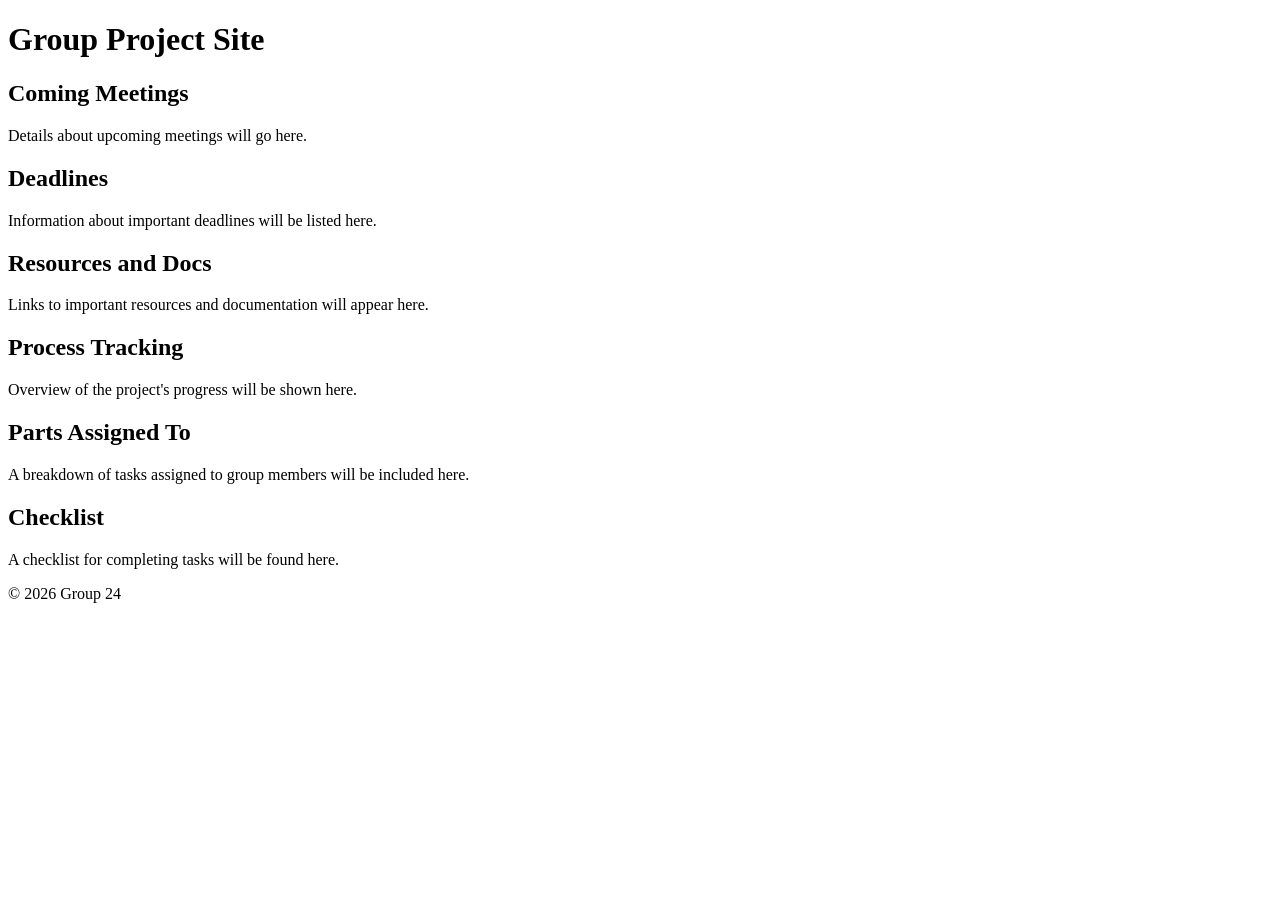
==== docs/index.html @ 2d3dacd7 "Add GitHub Pages site in docs folder" ====
<!DOCTYPE html>
<html lang="en">
<head>
    <meta charset="UTF-8">
    <meta name="viewport" content="width=device-width, initial-scale=1.0">
    <link rel="stylesheet" href="styles.css">
    <title>Group Project Site</title>
</head>
<body>
    <header>
        <h1>Group Project Site</h1>
    </header>
    <main>
        <section id="coming-meetings">
            <h2>Coming Meetings</h2>
            <p>Details about upcoming meetings will go here.</p>
        </section>
        <section id="deadlines">
            <h2>Deadlines</h2>
            <p>Information about important deadlines will be listed here.</p>
        </section>
        <section id="resources-docs">
            <h2>Resources and Docs</h2>
            <p>Links to important resources and documentation will appear here.</p>
        </section>
        <section id="process-tracking">
            <h2>Process Tracking</h2>
            <p>Overview of the project's progress will be shown here.</p>
        </section>
        <section id="parts-assigned-to">
            <h2>Parts Assigned To</h2>
            <p>A breakdown of tasks assigned to group members will be included here.</p>
        </section>
        <section id="checklist">
            <h2>Checklist</h2>
            <p>A checklist for completing tasks will be found here.</p>
        </section>
    </main>
    <footer>
        <p>&copy; 2026 Group 24</p>
    </footer>
</body>
</html>
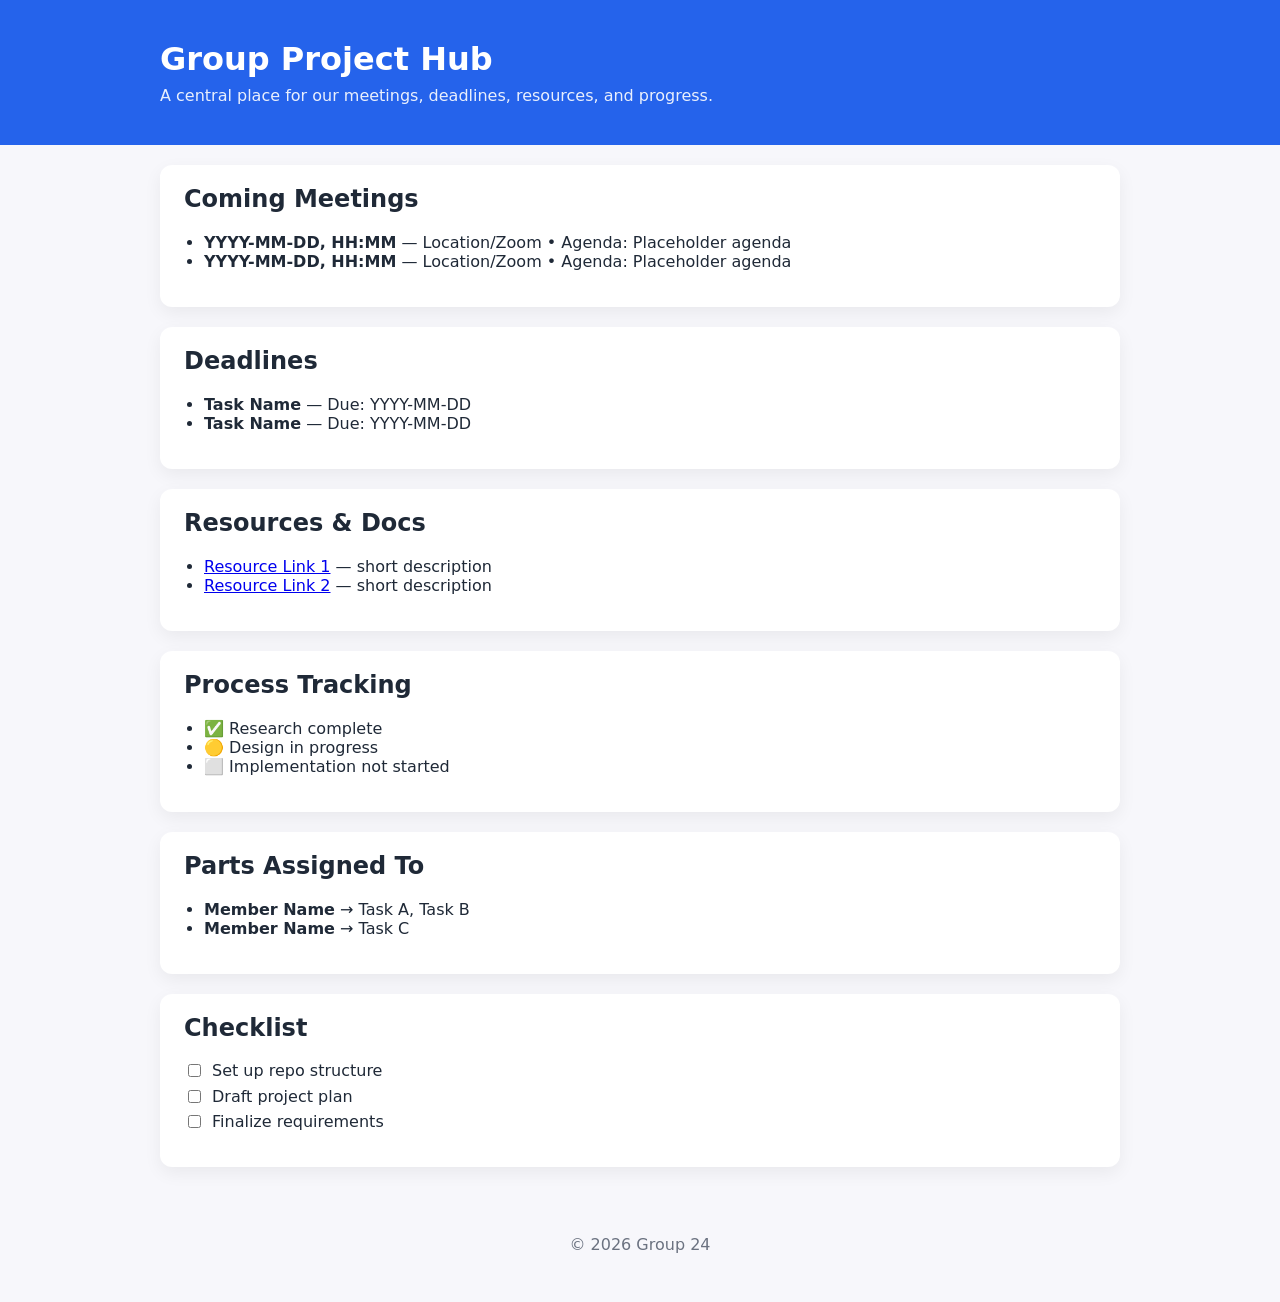
==== commit b1b7f338: "Add GitHub Pages site in docs folder" ====
--- a/docs/index.html
+++ b/docs/index.html
@@ -1,43 +1,75 @@
 <!DOCTYPE html>
 <html lang="en">
 <head>
-    <meta charset="UTF-8">
-    <meta name="viewport" content="width=device-width, initial-scale=1.0">
-    <link rel="stylesheet" href="styles.css">
-    <title>Group Project Site</title>
+  <meta charset="UTF-8" />
+  <meta name="viewport" content="width=device-width, initial-scale=1.0"/>
+  <title>Group Project Hub</title>
+  <link rel="stylesheet" href="styles.css" />
 </head>
 <body>
-    <header>
-        <h1>Group Project Site</h1>
-    </header>
-    <main>
-        <section id="coming-meetings">
-            <h2>Coming Meetings</h2>
-            <p>Details about upcoming meetings will go here.</p>
-        </section>
-        <section id="deadlines">
-            <h2>Deadlines</h2>
-            <p>Information about important deadlines will be listed here.</p>
-        </section>
-        <section id="resources-docs">
-            <h2>Resources and Docs</h2>
-            <p>Links to important resources and documentation will appear here.</p>
-        </section>
-        <section id="process-tracking">
-            <h2>Process Tracking</h2>
-            <p>Overview of the project's progress will be shown here.</p>
-        </section>
-        <section id="parts-assigned-to">
-            <h2>Parts Assigned To</h2>
-            <p>A breakdown of tasks assigned to group members will be included here.</p>
-        </section>
-        <section id="checklist">
-            <h2>Checklist</h2>
-            <p>A checklist for completing tasks will be found here.</p>
-        </section>
-    </main>
-    <footer>
-        <p>&copy; 2026 Group 24</p>
-    </footer>
+  <header class="site-header">
+    <div class="container">
+      <h1>Group Project Hub</h1>
+      <p class="subtitle">A central place for our meetings, deadlines, resources, and progress.</p>
+    </div>
+  </header>
+
+  <main class="container">
+    <section id="coming-meetings" class="card">
+      <h2>Coming Meetings</h2>
+      <ul>
+        <li><strong>YYYY-MM-DD, HH:MM</strong> — Location/Zoom • Agenda: Placeholder agenda</li>
+        <li><strong>YYYY-MM-DD, HH:MM</strong> — Location/Zoom • Agenda: Placeholder agenda</li>
+      </ul>
+    </section>
+
+    <section id="deadlines" class="card">
+      <h2>Deadlines</h2>
+      <ul>
+        <li><strong>Task Name</strong> — Due: YYYY-MM-DD</li>
+        <li><strong>Task Name</strong> — Due: YYYY-MM-DD</li>
+      </ul>
+    </section>
+
+    <section id="resources-docs" class="card">
+      <h2>Resources & Docs</h2>
+      <ul>
+        <li><a href="#" target="_blank">Resource Link 1</a> — short description</li>
+        <li><a href="#" target="_blank">Resource Link 2</a> — short description</li>
+      </ul>
+    </section>
+
+    <section id="process-tracking" class="card">
+      <h2>Process Tracking</h2>
+      <ul>
+        <li>✅ Research complete</li>
+        <li>🟡 Design in progress</li>
+        <li>⬜ Implementation not started</li>
+      </ul>
+    </section>
+
+    <section id="parts-assigned-to" class="card">
+      <h2>Parts Assigned To</h2>
+      <ul>
+        <li><strong>Member Name</strong> → Task A, Task B</li>
+        <li><strong>Member Name</strong> → Task C</li>
+      </ul>
+    </section>
+
+    <section id="checklist" class="card">
+      <h2>Checklist</h2>
+      <ul class="checklist">
+        <li><input type="checkbox" /> Set up repo structure</li>
+        <li><input type="checkbox" /> Draft project plan</li>
+        <li><input type="checkbox" /> Finalize requirements</li>
+      </ul>
+    </section>
+  </main>
+
+  <footer class="site-footer">
+    <div class="container">
+      <p>© 2026 Group 24</p>
+    </div>
+  </footer>
 </body>
-</html>+</html>
--- a/docs/styles.css
+++ b/docs/styles.css
@@ -0,0 +1,60 @@
+:root {
+  --bg: #f7f7fb;
+  --card: #ffffff;
+  --text: #1f2937;
+  --accent: #2563eb;
+  --muted: #6b7280;
+}
+
+* { box-sizing: border-box; }
+
+body {
+  margin: 0;
+  font-family: system-ui, -apple-system, Segoe UI, Roboto, Helvetica, Arial, sans-serif;
+  background: var(--bg);
+  color: var(--text);
+}
+
+.container {
+  width: min(960px, 92%);
+  margin: 0 auto;
+}
+
+.site-header {
+  background: var(--accent);
+  color: white;
+  padding: 2.5rem 0;
+}
+
+.site-header h1 { margin: 0 0 0.5rem; }
+.subtitle { margin: 0; opacity: 0.9; }
+
+.card {
+  background: var(--card);
+  border-radius: 12px;
+  padding: 1.25rem 1.5rem;
+  margin: 1.25rem 0;
+  box-shadow: 0 6px 18px rgba(0,0,0,0.06);
+}
+
+h2 { margin-top: 0; }
+
+ul { padding-left: 1.25rem; }
+
+.checklist {
+  list-style: none;
+  padding-left: 0;
+}
+
+.checklist li {
+  display: flex;
+  align-items: center;
+  gap: 0.5rem;
+  margin: 0.4rem 0;
+}
+
+.site-footer {
+  text-align: center;
+  color: var(--muted);
+  padding: 2rem 0;
+}
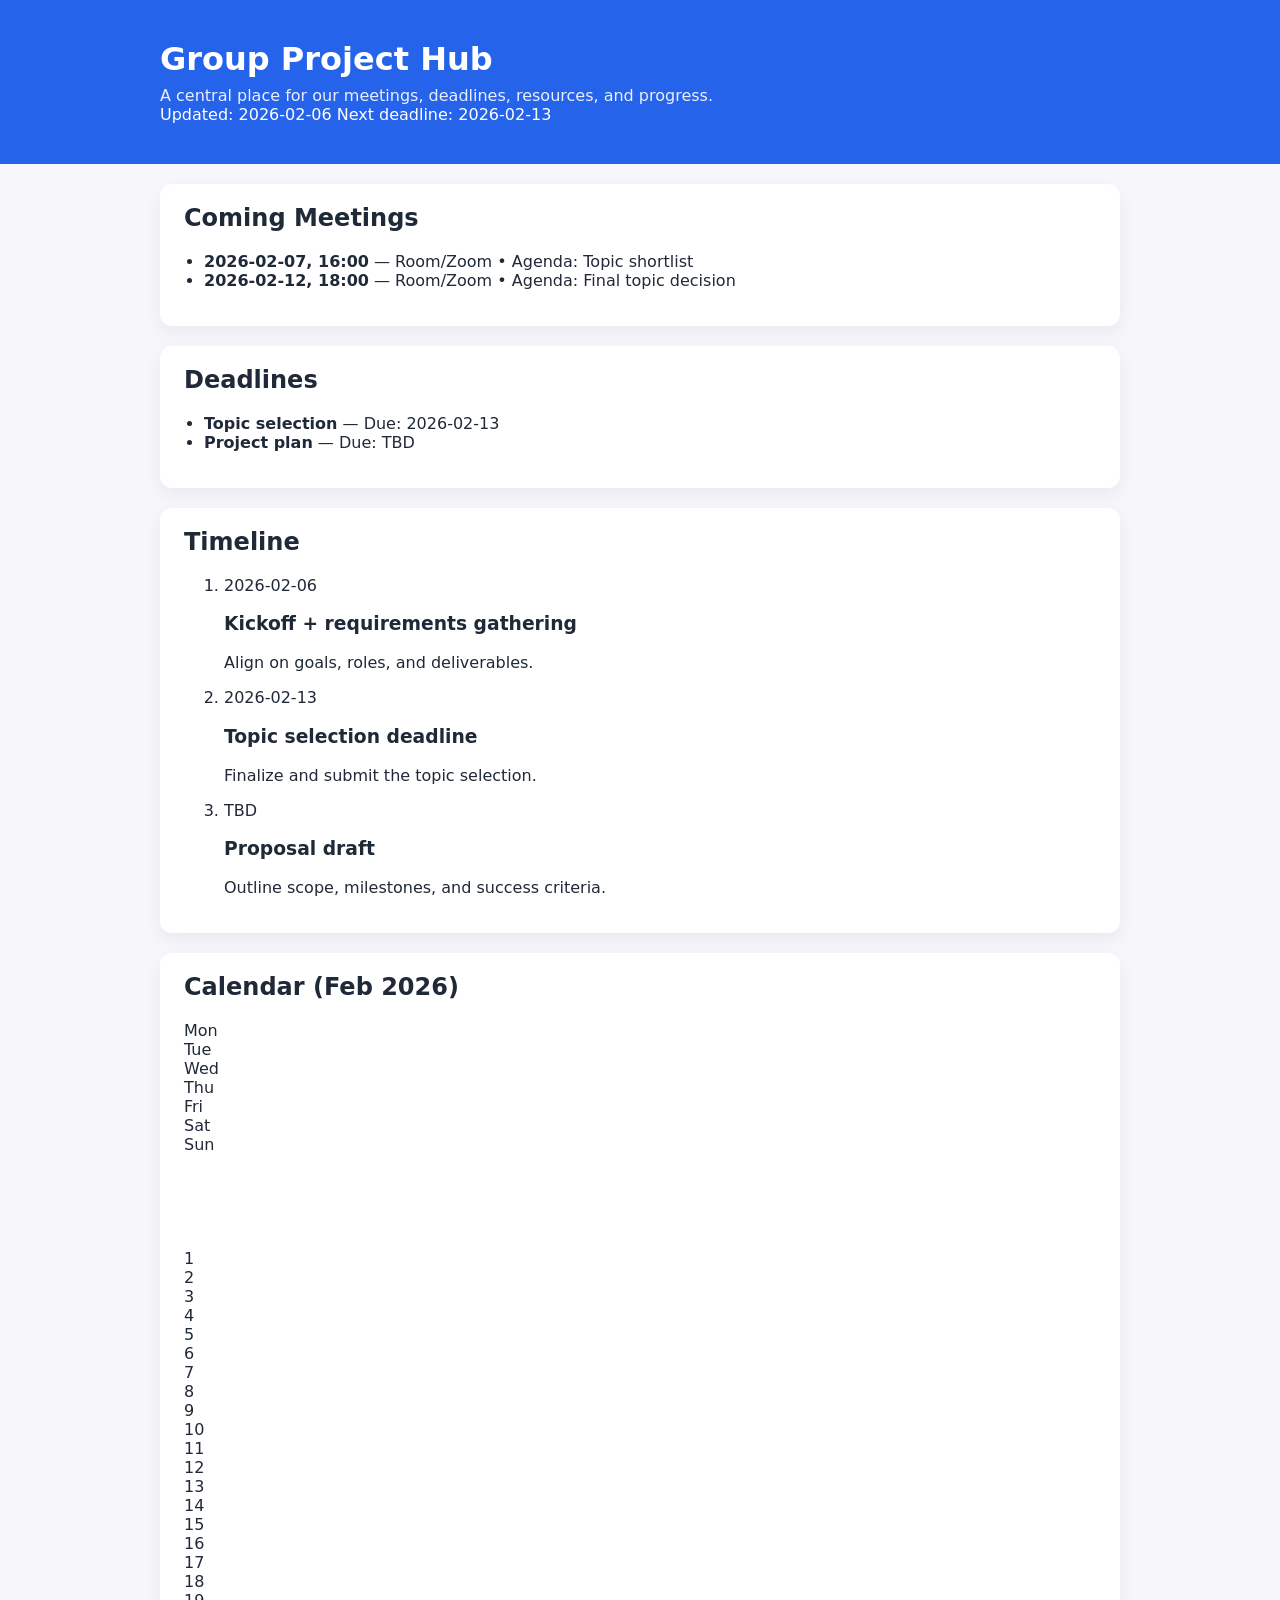
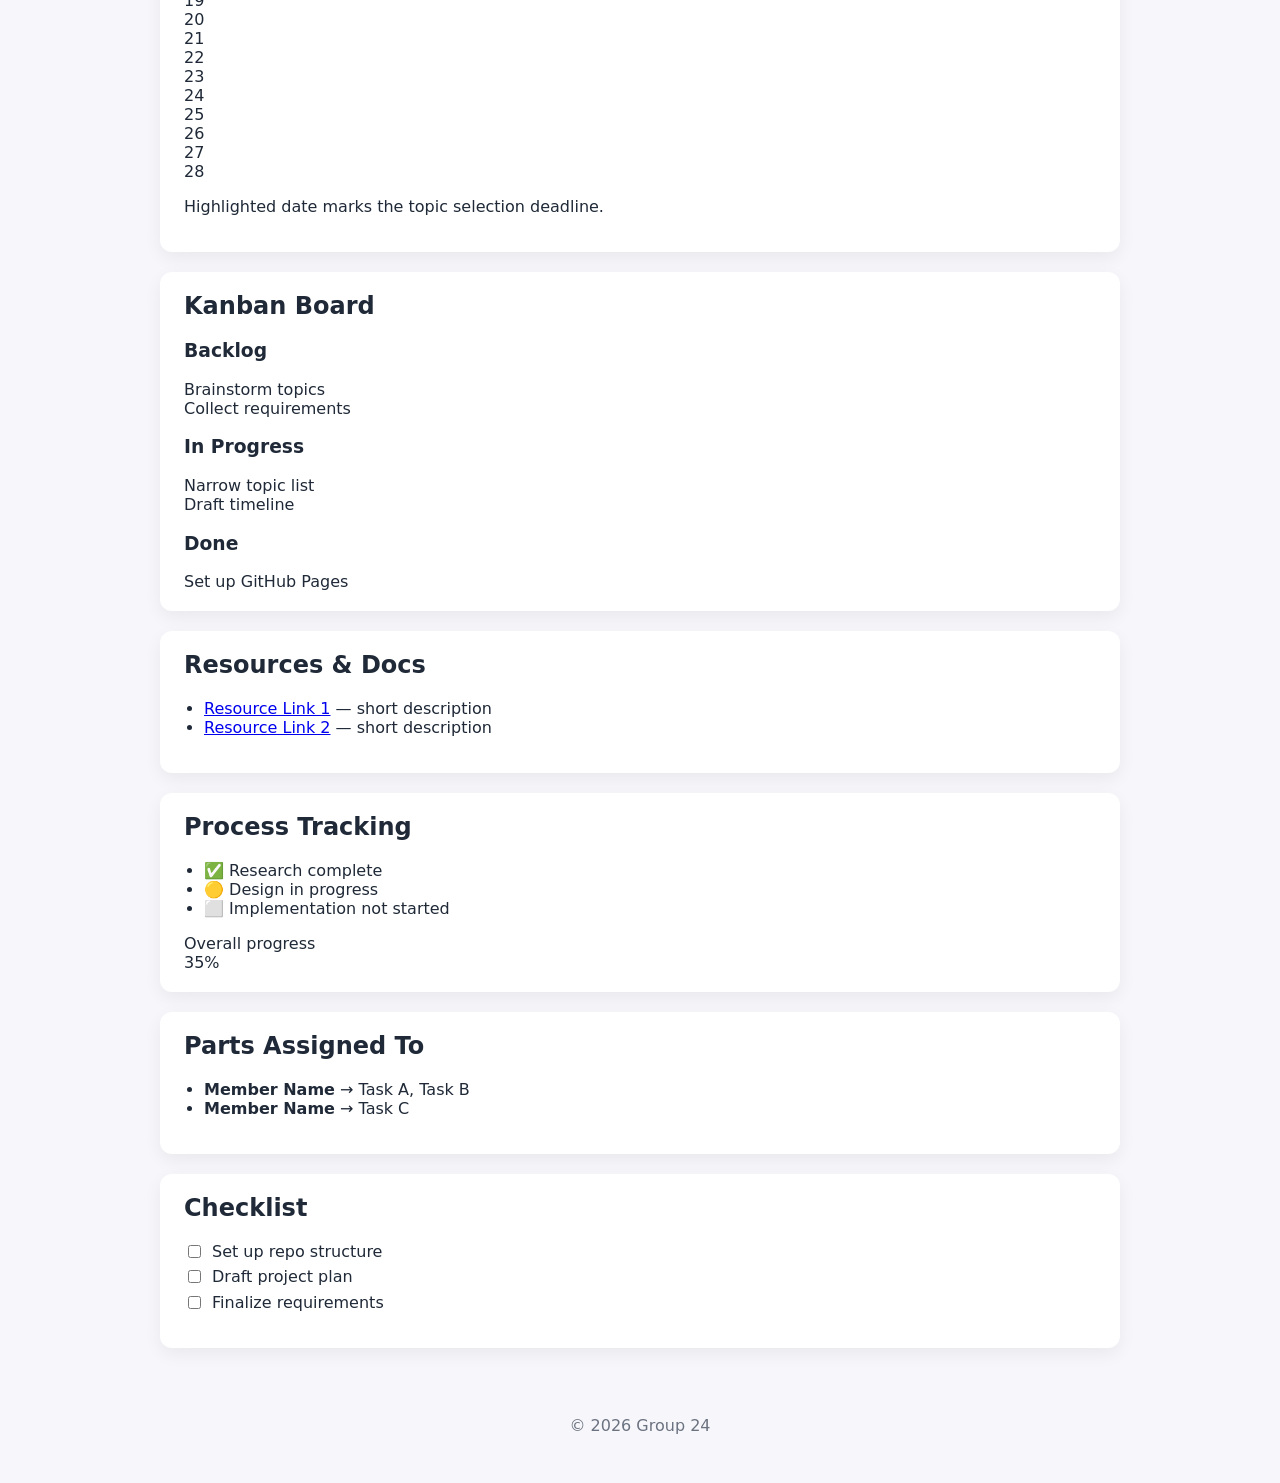
==== commit 322e0c35: "Update index.html with new content" ====
--- a/docs/index.html
+++ b/docs/index.html
@@ -11,6 +11,10 @@
     <div class="container">
       <h1>Group Project Hub</h1>
       <p class="subtitle">A central place for our meetings, deadlines, resources, and progress.</p>
+      <div class="header-badges">
+        <span class="badge">Updated: 2026-02-06</span>
+        <span class="badge badge-accent">Next deadline: 2026-02-13</span>
+      </div>
     </div>
   </header>
 
@@ -18,17 +22,112 @@
     <section id="coming-meetings" class="card">
       <h2>Coming Meetings</h2>
       <ul>
-        <li><strong>YYYY-MM-DD, HH:MM</strong> — Location/Zoom • Agenda: Placeholder agenda</li>
-        <li><strong>YYYY-MM-DD, HH:MM</strong> — Location/Zoom • Agenda: Placeholder agenda</li>
+        <li><strong>2026-02-07, 16:00</strong> — Room/Zoom • Agenda: Topic shortlist</li>
+        <li><strong>2026-02-12, 18:00</strong> — Room/Zoom • Agenda: Final topic decision</li>
       </ul>
     </section>
 
     <section id="deadlines" class="card">
       <h2>Deadlines</h2>
       <ul>
-        <li><strong>Task Name</strong> — Due: YYYY-MM-DD</li>
-        <li><strong>Task Name</strong> — Due: YYYY-MM-DD</li>
+        <li><strong>Topic selection</strong> — Due: 2026-02-13</li>
+        <li><strong>Project plan</strong> — Due: TBD</li>
       </ul>
+    </section>
+
+    <section id="timeline" class="card">
+      <h2>Timeline</h2>
+      <ol class="timeline">
+        <li>
+          <div class="timeline-date">2026-02-06</div>
+          <div class="timeline-content">
+            <h3>Kickoff + requirements gathering</h3>
+            <p>Align on goals, roles, and deliverables.</p>
+          </div>
+        </li>
+        <li class="highlight">
+          <div class="timeline-date">2026-02-13</div>
+          <div class="timeline-content">
+            <h3>Topic selection deadline</h3>
+            <p>Finalize and submit the topic selection.</p>
+          </div>
+        </li>
+        <li>
+          <div class="timeline-date">TBD</div>
+          <div class="timeline-content">
+            <h3>Proposal draft</h3>
+            <p>Outline scope, milestones, and success criteria.</p>
+          </div>
+        </li>
+      </ol>
+    </section>
+
+    <section id="calendar" class="card">
+      <h2>Calendar (Feb 2026)</h2>
+      <div class="calendar">
+        <div class="calendar-header">Mon</div>
+        <div class="calendar-header">Tue</div>
+        <div class="calendar-header">Wed</div>
+        <div class="calendar-header">Thu</div>
+        <div class="calendar-header">Fri</div>
+        <div class="calendar-header">Sat</div>
+        <div class="calendar-header">Sun</div>
+
+        <div class="calendar-cell muted">&nbsp;</div>
+        <div class="calendar-cell muted">&nbsp;</div>
+        <div class="calendar-cell muted">&nbsp;</div>
+        <div class="calendar-cell muted">&nbsp;</div>
+        <div class="calendar-cell muted">&nbsp;</div>
+        <div class="calendar-cell">1</div>
+        <div class="calendar-cell">2</div>
+        <div class="calendar-cell">3</div>
+        <div class="calendar-cell">4</div>
+        <div class="calendar-cell">5</div>
+        <div class="calendar-cell">6</div>
+        <div class="calendar-cell">7</div>
+        <div class="calendar-cell">8</div>
+        <div class="calendar-cell">9</div>
+        <div class="calendar-cell">10</div>
+        <div class="calendar-cell">11</div>
+        <div class="calendar-cell">12</div>
+        <div class="calendar-cell highlight">13<span class="dot"></span></div>
+        <div class="calendar-cell">14</div>
+        <div class="calendar-cell">15</div>
+        <div class="calendar-cell">16</div>
+        <div class="calendar-cell">17</div>
+        <div class="calendar-cell">18</div>
+        <div class="calendar-cell">19</div>
+        <div class="calendar-cell">20</div>
+        <div class="calendar-cell">21</div>
+        <div class="calendar-cell">22</div>
+        <div class="calendar-cell">23</div>
+        <div class="calendar-cell">24</div>
+        <div class="calendar-cell">25</div>
+        <div class="calendar-cell">26</div>
+        <div class="calendar-cell">27</div>
+        <div class="calendar-cell">28</div>
+      </div>
+      <p class="note">Highlighted date marks the topic selection deadline.</p>
+    </section>
+
+    <section id="kanban" class="card">
+      <h2>Kanban Board</h2>
+      <div class="kanban">
+        <div class="kanban-column">
+          <h3>Backlog</h3>
+          <div class="kanban-card">Brainstorm topics</div>
+          <div class="kanban-card">Collect requirements</div>
+        </div>
+        <div class="kanban-column">
+          <h3>In Progress</h3>
+          <div class="kanban-card">Narrow topic list</div>
+          <div class="kanban-card">Draft timeline</div>
+        </div>
+        <div class="kanban-column">
+          <h3>Done</h3>
+          <div class="kanban-card">Set up GitHub Pages</div>
+        </div>
+      </div>
     </section>
 
     <section id="resources-docs" class="card">
@@ -46,6 +145,13 @@
         <li>🟡 Design in progress</li>
         <li>⬜ Implementation not started</li>
       </ul>
+      <div class="progress-row">
+        <span>Overall progress</span>
+        <div class="progress">
+          <div class="progress-fill" style="width: 35%;"></div>
+        </div>
+        <span class="progress-label">35%</span>
+      </div>
     </section>
 
     <section id="parts-assigned-to" class="card">
@@ -72,4 +178,4 @@
     </div>
   </footer>
 </body>
-</html>
+</html>
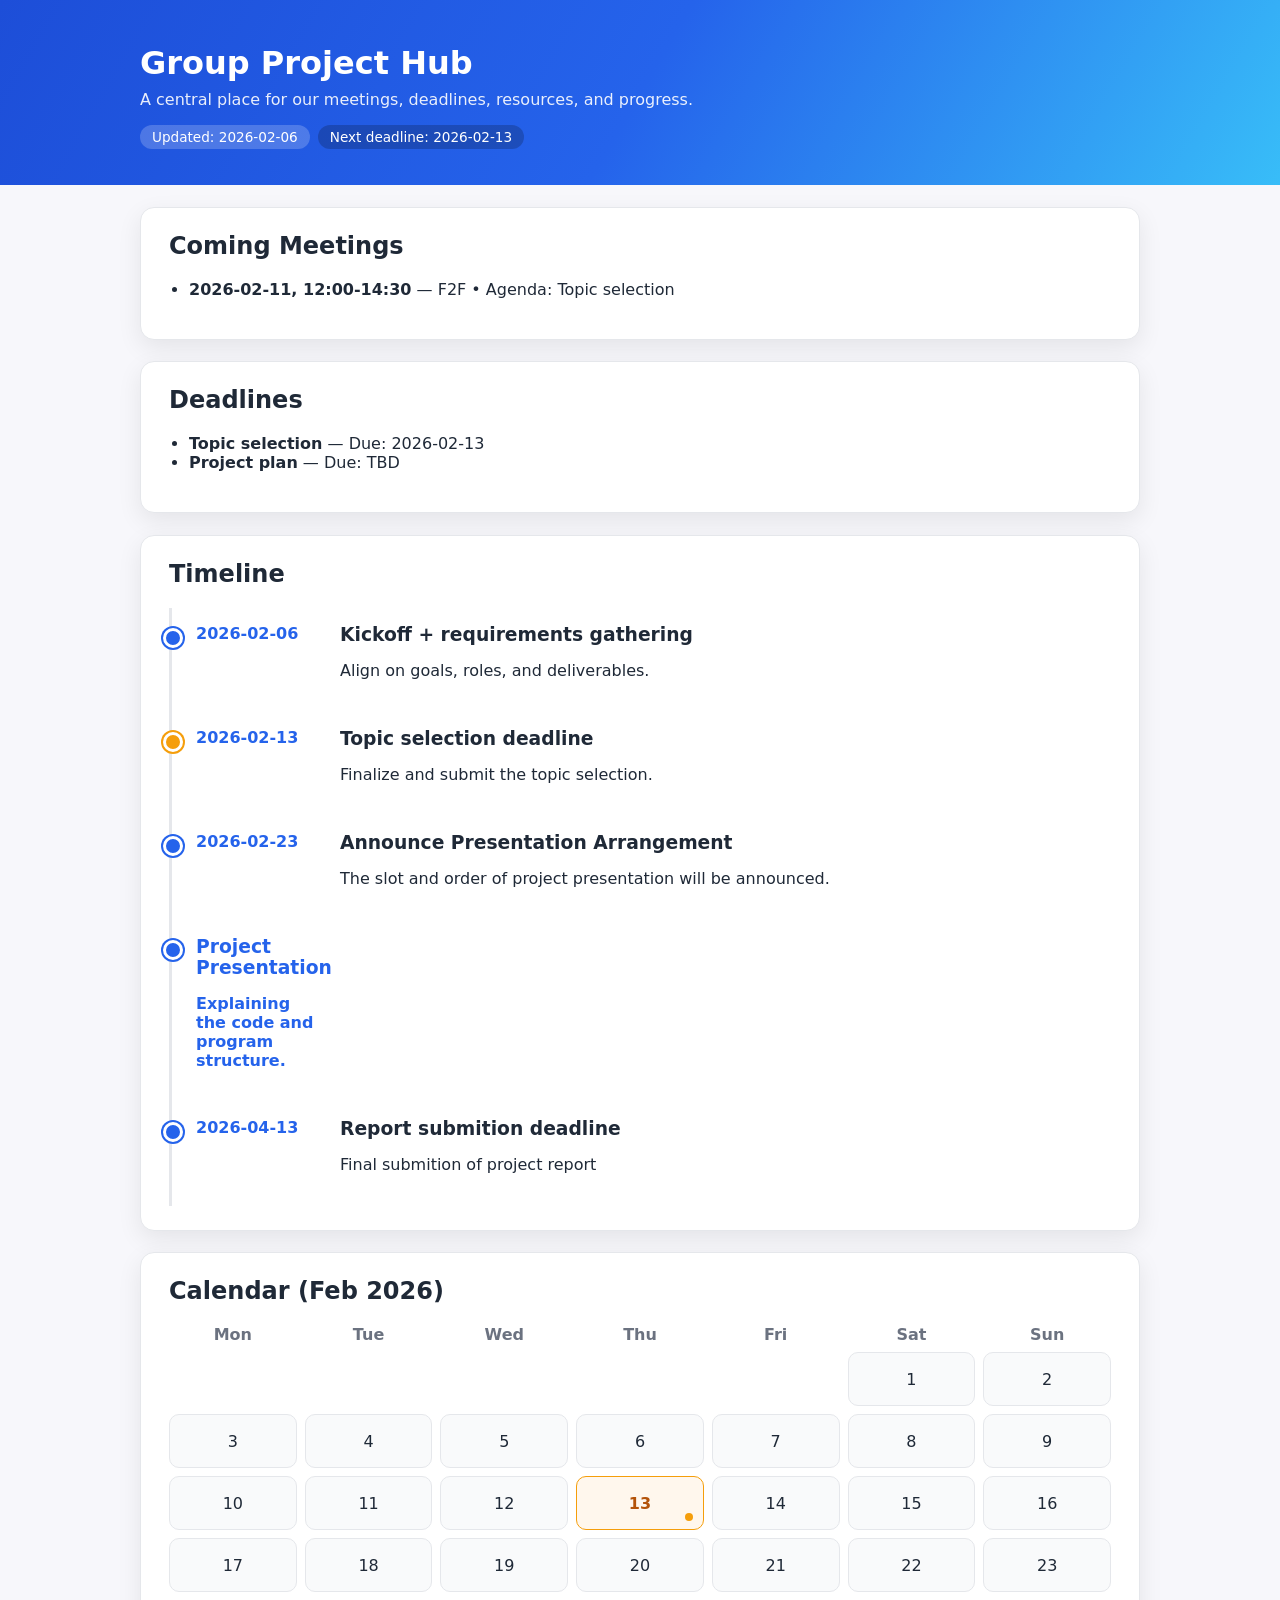
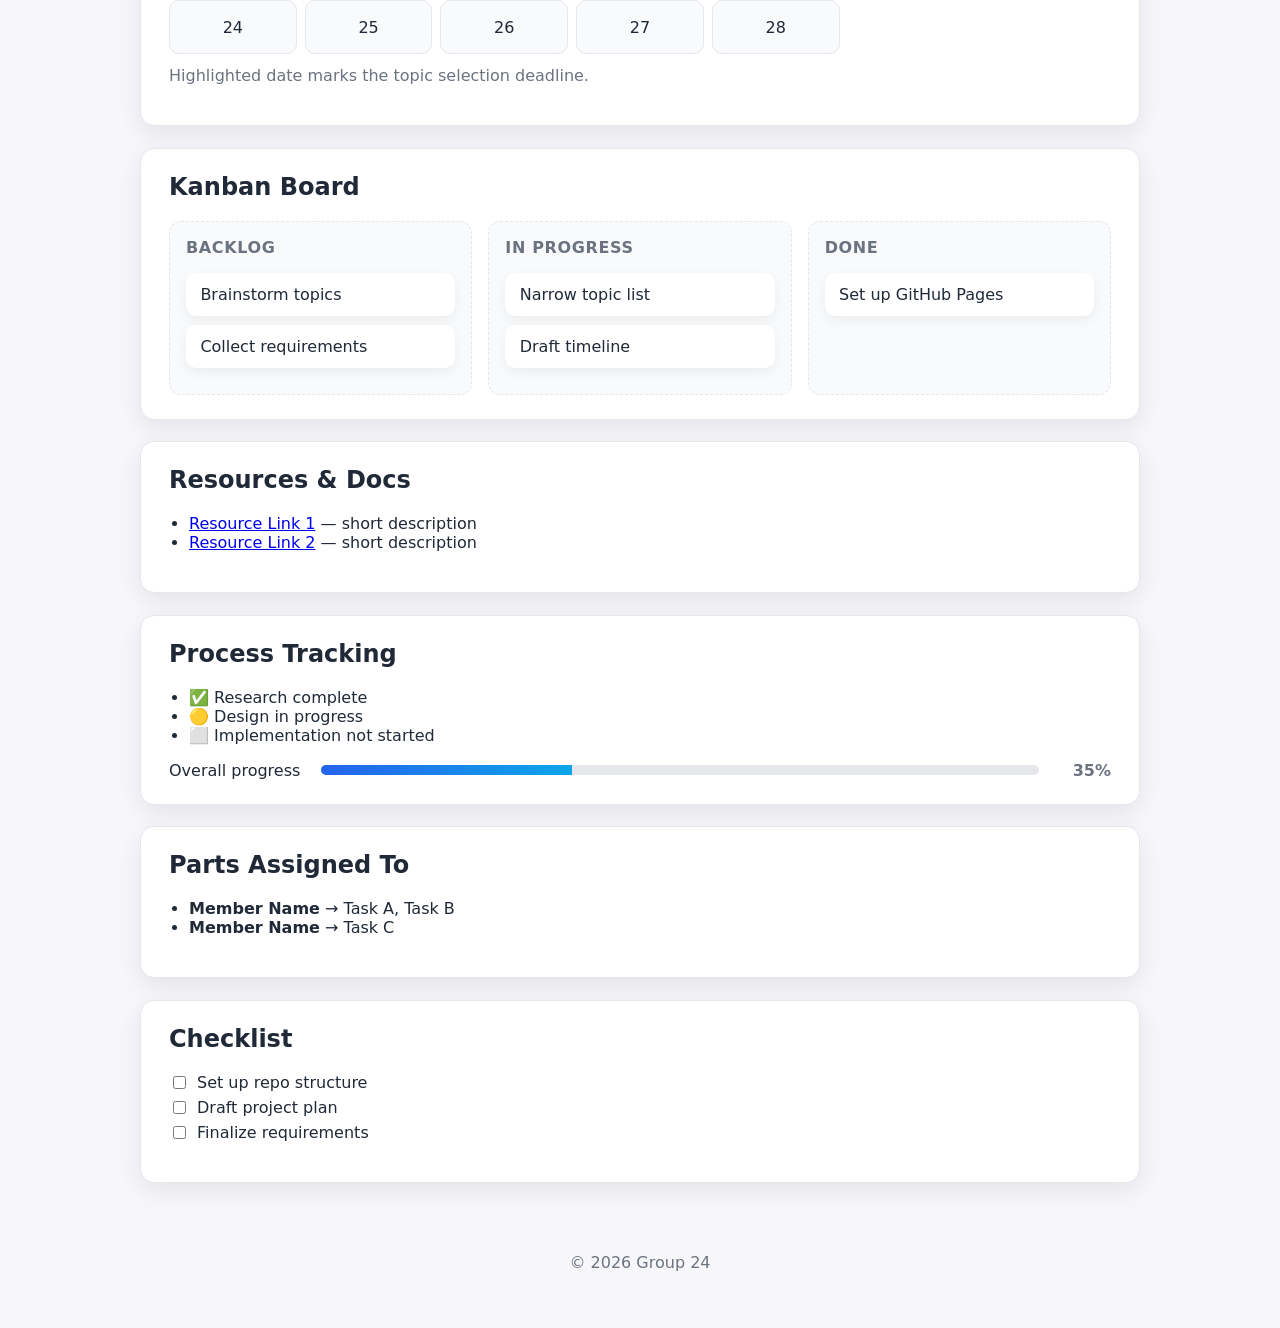
==== commit d290fb1a: "Update upcoming meetings and deadlines in index.html" ====
--- a/docs/index.html
+++ b/docs/index.html
@@ -22,8 +22,7 @@
     <section id="coming-meetings" class="card">
       <h2>Coming Meetings</h2>
       <ul>
-        <li><strong>2026-02-07, 16:00</strong> — Room/Zoom • Agenda: Topic shortlist</li>
-        <li><strong>2026-02-12, 18:00</strong> — Room/Zoom • Agenda: Final topic decision</li>
+        <li><strong>2026-02-11, 12:00-14:30</strong> — F2F • Agenda: Topic selection</li>
       </ul>
     </section>
 
@@ -53,10 +52,24 @@
           </div>
         </li>
         <li>
-          <div class="timeline-date">TBD</div>
+          <div class="timeline-date">2026-02-23</div>
           <div class="timeline-content">
-            <h3>Proposal draft</h3>
-            <p>Outline scope, milestones, and success criteria.</p>
+            <h3>Announce Presentation Arrangement</h3>
+            <p>The slot and order of project presentation will be announced.</p>
+          </div>
+        </li>
+        <li>
+          <div class="timeline-date"TBD</div>
+          <div class="timeline-content">
+            <h3>Project Presentation</h3>
+            <p>Explaining the code and program structure.</p>
+          </div>
+        </li>
+        <li>
+          <div class="timeline-date">2026-04-13</div>
+          <div class="timeline-content">
+            <h3>Report submition deadline</h3>
+            <p>Final submition of project report</p>
           </div>
         </li>
       </ol>
@@ -178,4 +191,4 @@
     </div>
   </footer>
 </body>
-</html>+</html>
--- a/docs/styles.css
+++ b/docs/styles.css
@@ -4,6 +4,10 @@
   --text: #1f2937;
   --accent: #2563eb;
   --muted: #6b7280;
+  --success: #16a34a;
+  --warning: #f59e0b;
+  --info: #0ea5e9;
+  --border: #e5e7eb;
 }
 
 * { box-sizing: border-box; }
@@ -16,30 +20,54 @@
 }
 
 .container {
-  width: min(960px, 92%);
+  width: min(1000px, 92%);
   margin: 0 auto;
 }
 
 .site-header {
-  background: var(--accent);
+  background: linear-gradient(120deg, #1d4ed8, #2563eb, #38bdf8);
   color: white;
-  padding: 2.5rem 0;
+  padding: 2.75rem 0 2.25rem;
 }
 
 .site-header h1 { margin: 0 0 0.5rem; }
-.subtitle { margin: 0; opacity: 0.9; }
+.subtitle { margin: 0 0 1rem; opacity: 0.9; }
+
+.header-badges {
+  display: flex;
+  flex-wrap: wrap;
+  gap: 0.5rem;
+}
+
+.badge {
+  background: rgba(255, 255, 255, 0.2);
+  color: white;
+  padding: 0.25rem 0.75rem;
+  border-radius: 999px;
+  font-size: 0.85rem;
+}
+
+.badge-accent {
+  background: rgba(0, 0, 0, 0.2);
+}
 
 .card {
   background: var(--card);
-  border-radius: 12px;
-  padding: 1.25rem 1.5rem;
-  margin: 1.25rem 0;
-  box-shadow: 0 6px 18px rgba(0,0,0,0.06);
+  border-radius: 14px;
+  padding: 1.5rem 1.75rem;
+  margin: 1.35rem 0;
+  box-shadow: 0 8px 24px rgba(0,0,0,0.08);
+  border: 1px solid var(--border);
 }
 
 h2 { margin-top: 0; }
 
 ul { padding-left: 1.25rem; }
+
+.note {
+  color: var(--muted);
+  margin-top: 0.75rem;
+}
 
 .checklist {
   list-style: none;
@@ -53,8 +81,166 @@
   margin: 0.4rem 0;
 }
 
+.timeline {
+  list-style: none;
+  margin: 0;
+  padding: 0;
+  border-left: 3px solid var(--border);
+}
+
+.timeline li {
+  display: grid;
+  grid-template-columns: 120px 1fr;
+  gap: 1.5rem;
+  position: relative;
+  padding: 1rem 0 1rem 1.5rem;
+}
+
+.timeline li::before {
+  content: "";
+  position: absolute;
+  left: -9px;
+  top: 1.3rem;
+  width: 14px;
+  height: 14px;
+  background: var(--accent);
+  border-radius: 50%;
+  border: 3px solid white;
+  box-shadow: 0 0 0 2px var(--accent);
+}
+
+.timeline .highlight::before {
+  background: var(--warning);
+  box-shadow: 0 0 0 2px var(--warning);
+}
+
+.timeline-date {
+  font-weight: 700;
+  color: var(--accent);
+}
+
+.timeline-content h3 {
+  margin: 0 0 0.35rem;
+}
+
+.calendar {
+  display: grid;
+  grid-template-columns: repeat(7, 1fr);
+  gap: 0.5rem;
+}
+
+.calendar-header {
+  text-align: center;
+  font-weight: 600;
+  color: var(--muted);
+}
+
+.calendar-cell {
+  background: #f9fafb;
+  border: 1px solid var(--border);
+  border-radius: 10px;
+  min-height: 54px;
+  display: flex;
+  align-items: center;
+  justify-content: center;
+  position: relative;
+}
+
+.calendar-cell.muted {
+  background: transparent;
+  border: none;
+}
+
+.calendar-cell.highlight {
+  border-color: var(--warning);
+  background: #fff7ed;
+  font-weight: 700;
+  color: #b45309;
+}
+
+.calendar-cell .dot {
+  width: 8px;
+  height: 8px;
+  background: var(--warning);
+  border-radius: 50%;
+  position: absolute;
+  bottom: 8px;
+  right: 10px;
+}
+
+.kanban {
+  display: grid;
+  grid-template-columns: repeat(auto-fit, minmax(220px, 1fr));
+  gap: 1rem;
+}
+
+.kanban-column {
+  background: #f8fafc;
+  border-radius: 12px;
+  padding: 1rem;
+  border: 1px dashed var(--border);
+}
+
+.kanban-column h3 {
+  margin-top: 0;
+  font-size: 1rem;
+  color: var(--muted);
+  text-transform: uppercase;
+  letter-spacing: 0.04em;
+}
+
+.kanban-card {
+  background: white;
+  border-radius: 10px;
+  padding: 0.75rem 0.9rem;
+  margin: 0.6rem 0;
+  box-shadow: 0 4px 12px rgba(0,0,0,0.06);
+}
+
+.progress-row {
+  display: grid;
+  grid-template-columns: 140px 1fr 60px;
+  align-items: center;
+  gap: 0.75rem;
+  margin-top: 1rem;
+}
+
+.progress {
+  background: #e5e7eb;
+  border-radius: 999px;
+  height: 10px;
+  overflow: hidden;
+}
+
+.progress-fill {
+  background: linear-gradient(90deg, var(--accent), var(--info));
+  height: 100%;
+}
+
+.progress-label {
+  font-weight: 600;
+  color: var(--muted);
+  text-align: right;
+}
+
 .site-footer {
   text-align: center;
   color: var(--muted);
-  padding: 2rem 0;
-}
+  padding: 2rem 0 2.5rem;
+}
+
+@media (max-width: 720px) {
+  .timeline li {
+    grid-template-columns: 1fr;
+    padding-left: 1.25rem;
+  }
+
+  .progress-row {
+    grid-template-columns: 1fr;
+    text-align: left;
+  }
+
+  .progress-label {
+    text-align: left;
+  }
+}
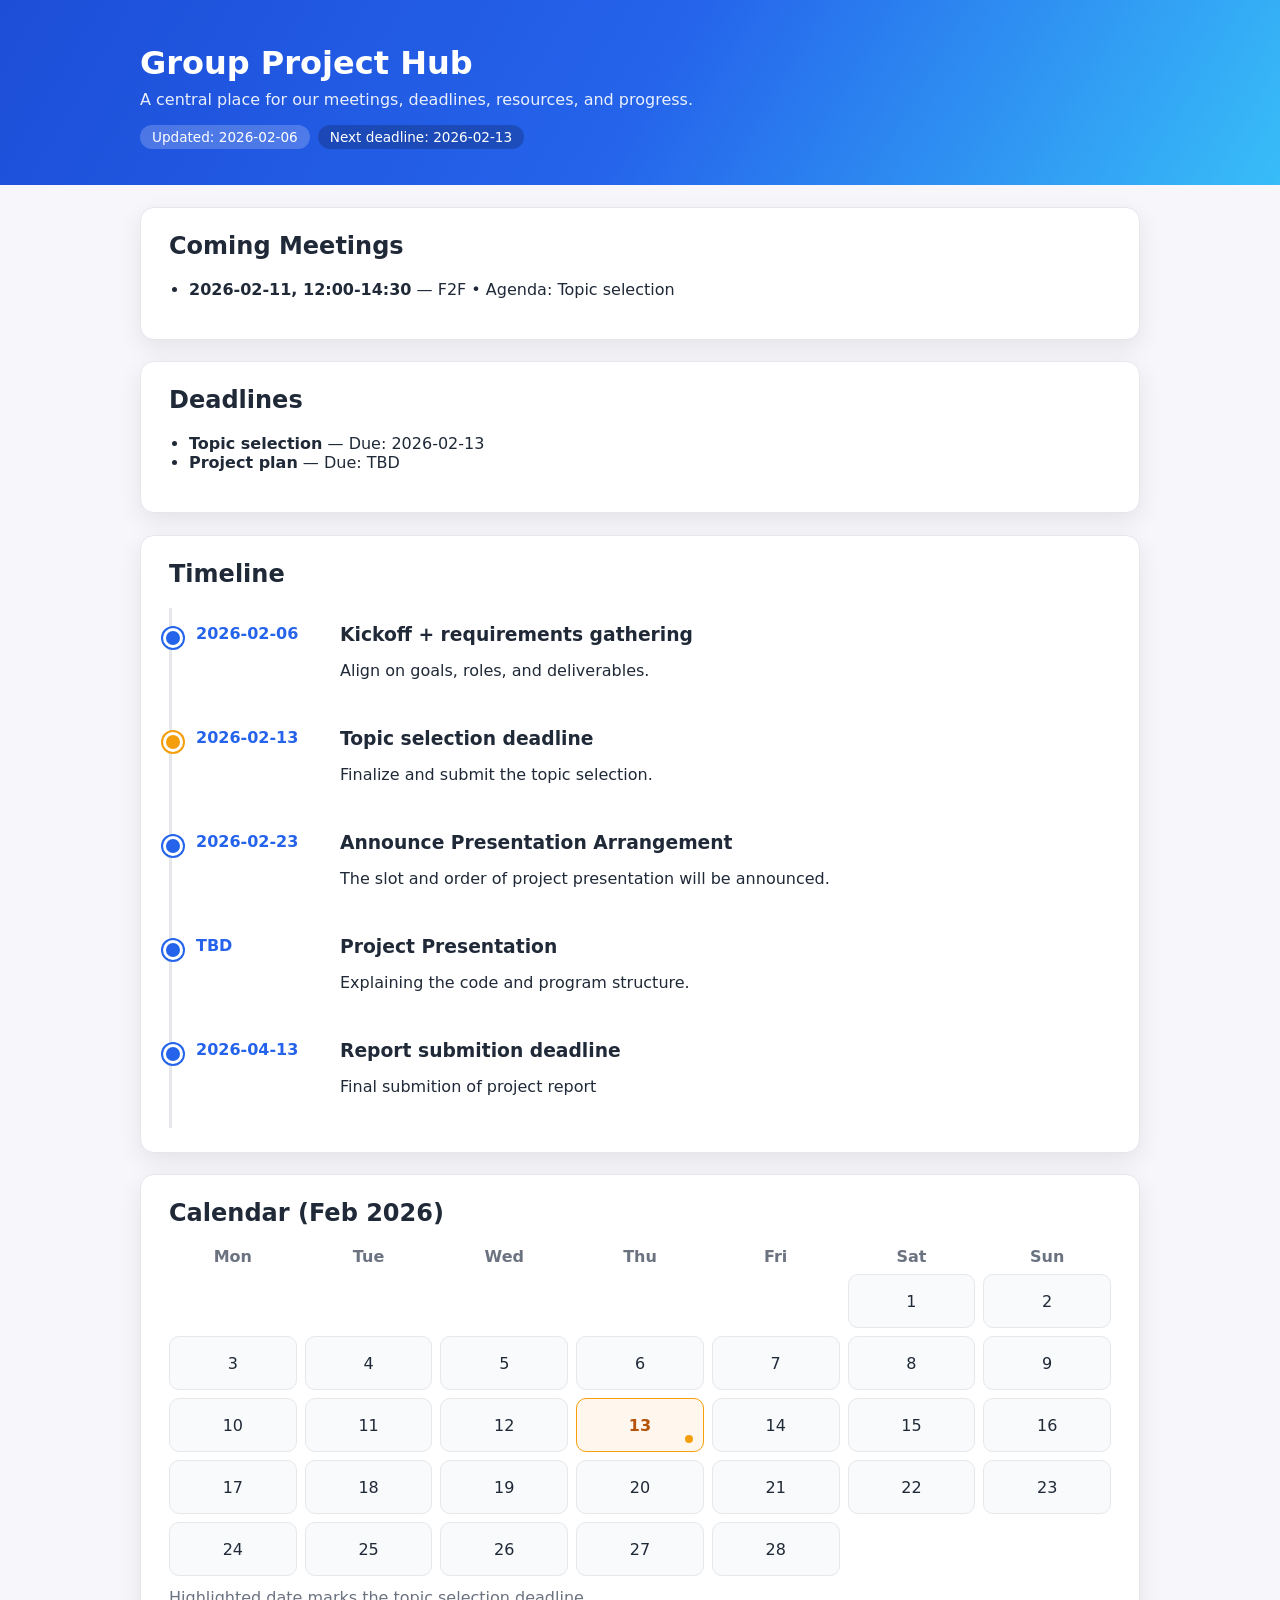
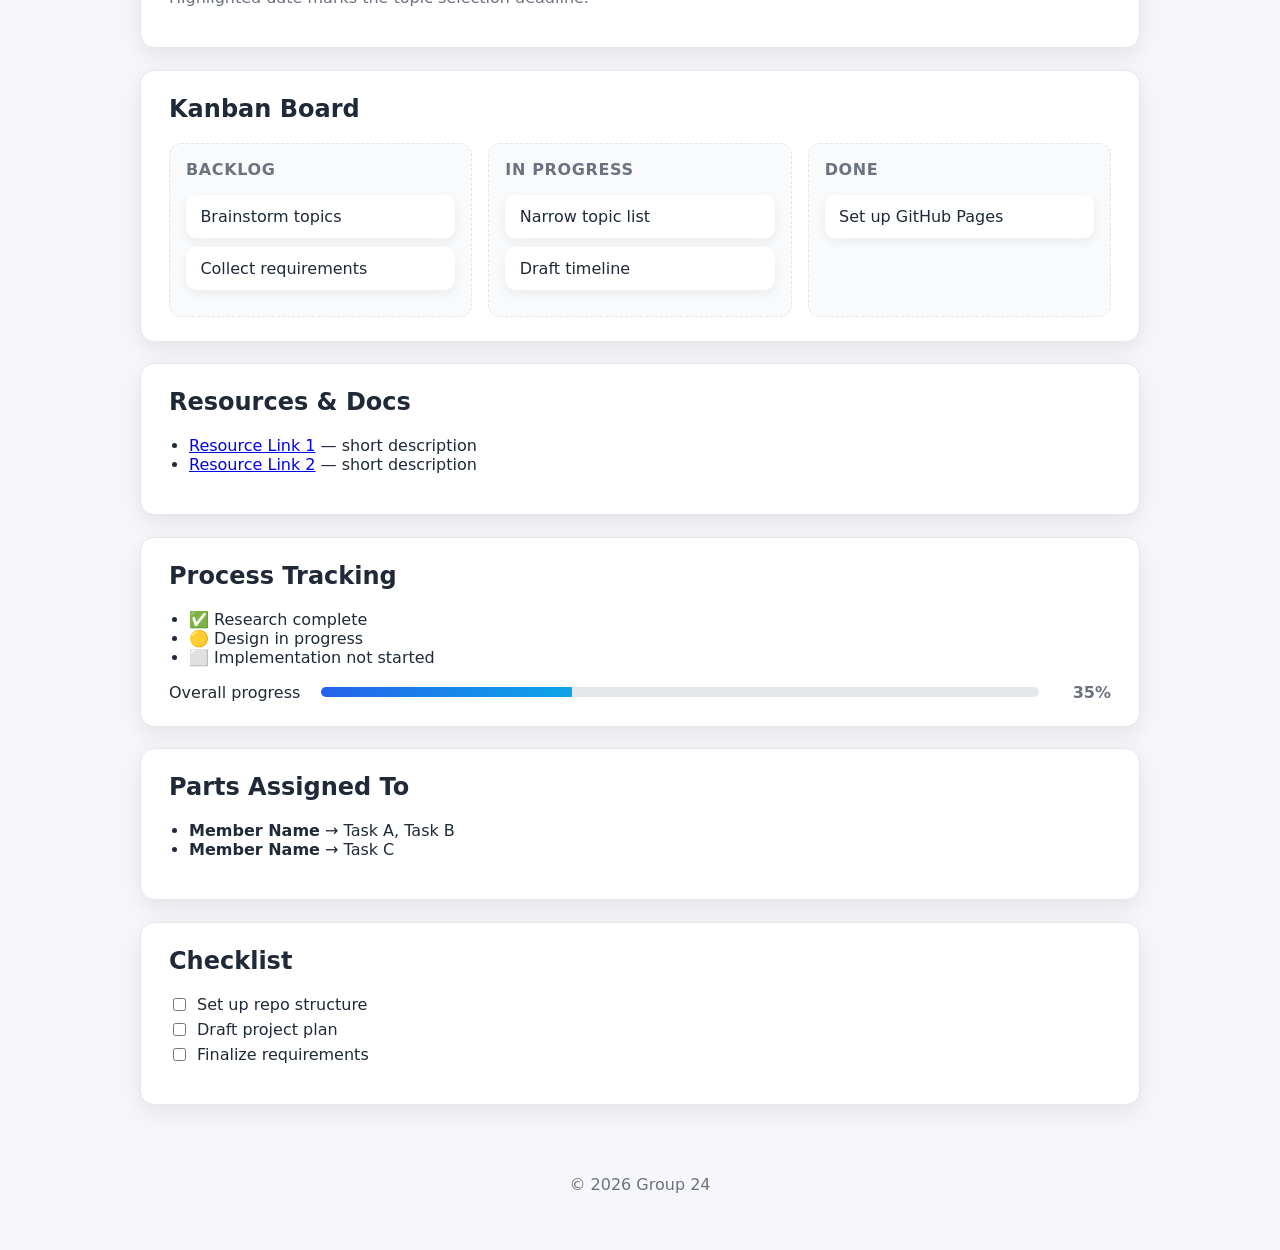
==== commit 95b568db: "Fix HTML syntax for timeline-date div" ====
--- a/docs/index.html
+++ b/docs/index.html
@@ -59,7 +59,7 @@
           </div>
         </li>
         <li>
-          <div class="timeline-date"TBD</div>
+          <div class="timeline-date">TBD</div>
           <div class="timeline-content">
             <h3>Project Presentation</h3>
             <p>Explaining the code and program structure.</p>
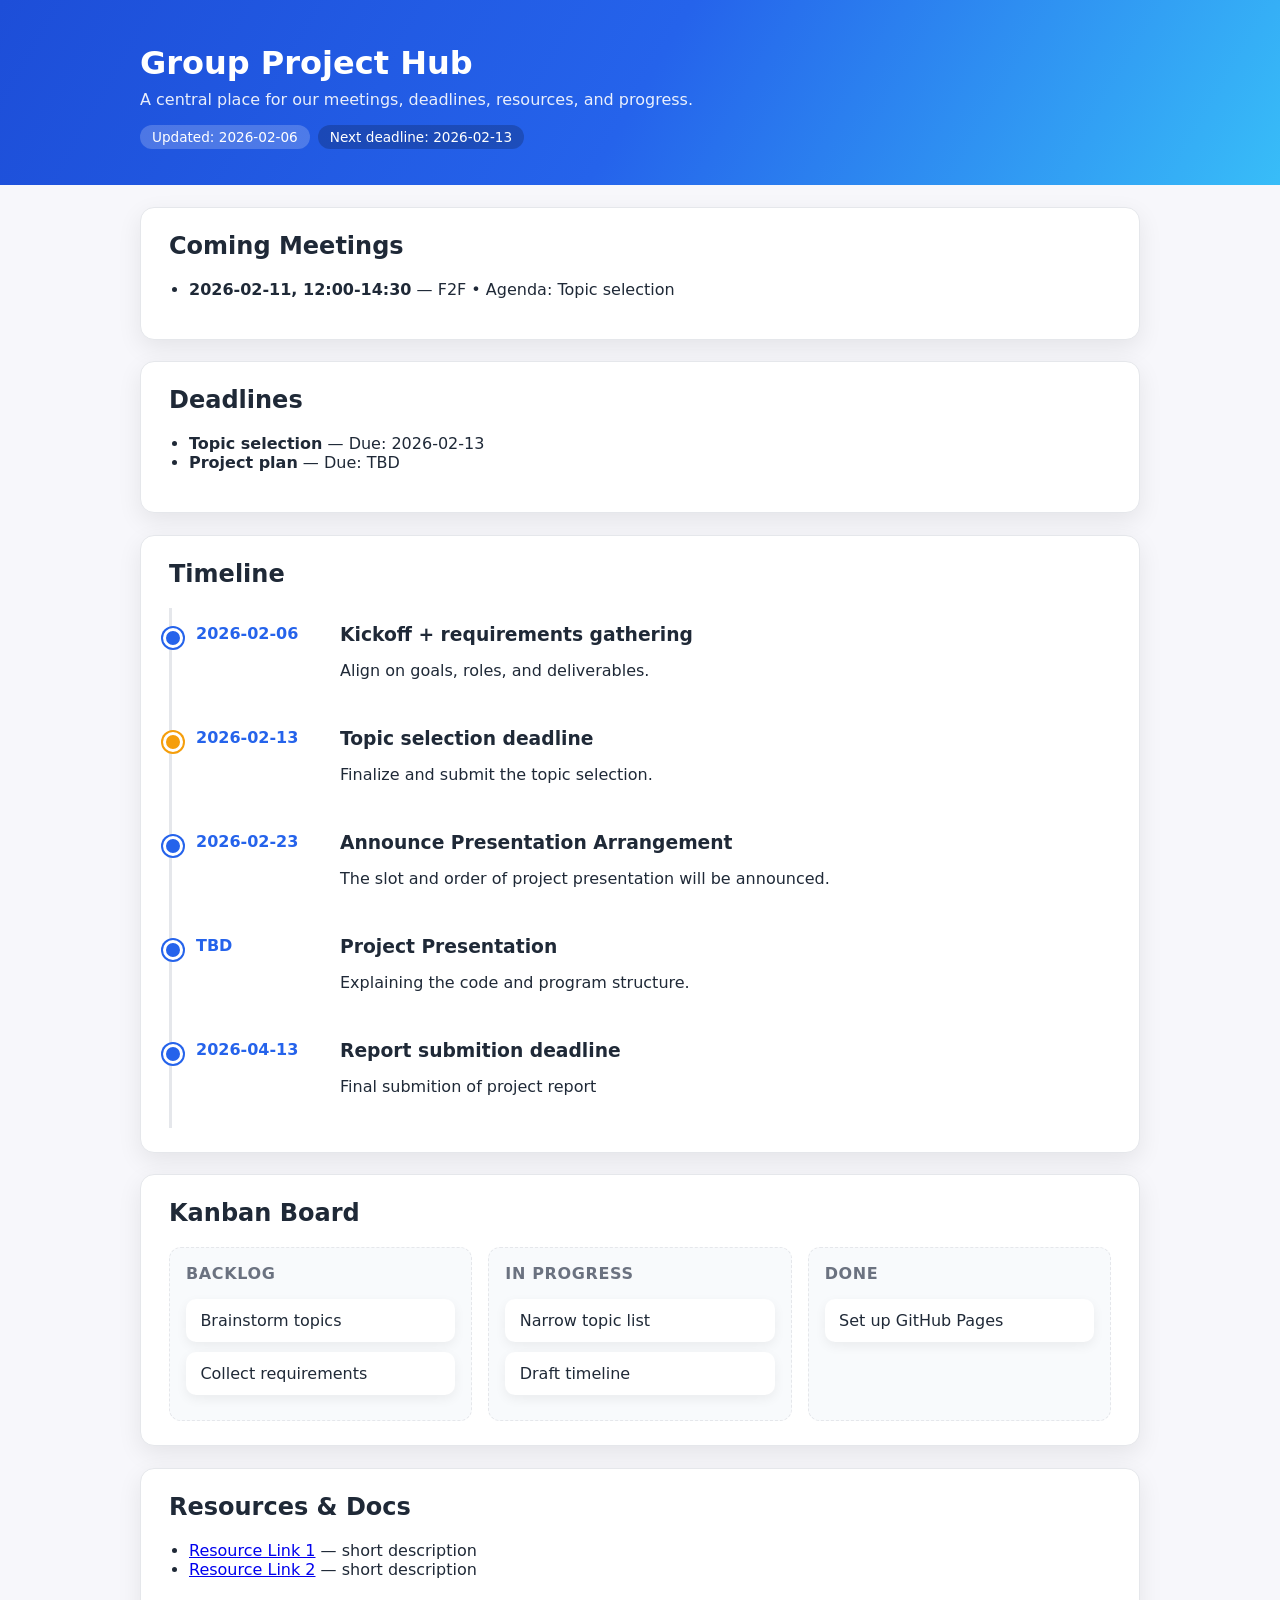
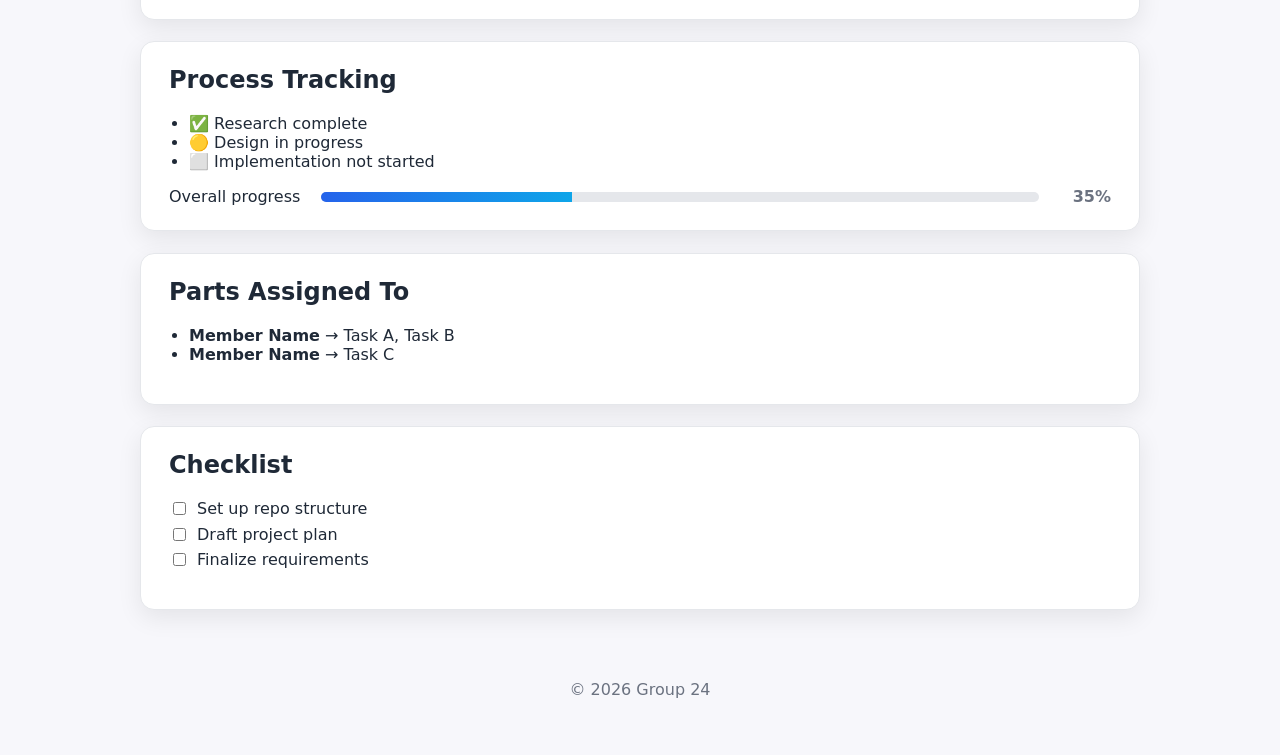
==== commit f872ee10: "Remove February 2026 calendar section Removed the calendar section for February 2026 from the index." ====
--- a/docs/index.html
+++ b/docs/index.html
@@ -75,54 +75,6 @@
       </ol>
     </section>
 
-    <section id="calendar" class="card">
-      <h2>Calendar (Feb 2026)</h2>
-      <div class="calendar">
-        <div class="calendar-header">Mon</div>
-        <div class="calendar-header">Tue</div>
-        <div class="calendar-header">Wed</div>
-        <div class="calendar-header">Thu</div>
-        <div class="calendar-header">Fri</div>
-        <div class="calendar-header">Sat</div>
-        <div class="calendar-header">Sun</div>
-
-        <div class="calendar-cell muted">&nbsp;</div>
-        <div class="calendar-cell muted">&nbsp;</div>
-        <div class="calendar-cell muted">&nbsp;</div>
-        <div class="calendar-cell muted">&nbsp;</div>
-        <div class="calendar-cell muted">&nbsp;</div>
-        <div class="calendar-cell">1</div>
-        <div class="calendar-cell">2</div>
-        <div class="calendar-cell">3</div>
-        <div class="calendar-cell">4</div>
-        <div class="calendar-cell">5</div>
-        <div class="calendar-cell">6</div>
-        <div class="calendar-cell">7</div>
-        <div class="calendar-cell">8</div>
-        <div class="calendar-cell">9</div>
-        <div class="calendar-cell">10</div>
-        <div class="calendar-cell">11</div>
-        <div class="calendar-cell">12</div>
-        <div class="calendar-cell highlight">13<span class="dot"></span></div>
-        <div class="calendar-cell">14</div>
-        <div class="calendar-cell">15</div>
-        <div class="calendar-cell">16</div>
-        <div class="calendar-cell">17</div>
-        <div class="calendar-cell">18</div>
-        <div class="calendar-cell">19</div>
-        <div class="calendar-cell">20</div>
-        <div class="calendar-cell">21</div>
-        <div class="calendar-cell">22</div>
-        <div class="calendar-cell">23</div>
-        <div class="calendar-cell">24</div>
-        <div class="calendar-cell">25</div>
-        <div class="calendar-cell">26</div>
-        <div class="calendar-cell">27</div>
-        <div class="calendar-cell">28</div>
-      </div>
-      <p class="note">Highlighted date marks the topic selection deadline.</p>
-    </section>
-
     <section id="kanban" class="card">
       <h2>Kanban Board</h2>
       <div class="kanban">
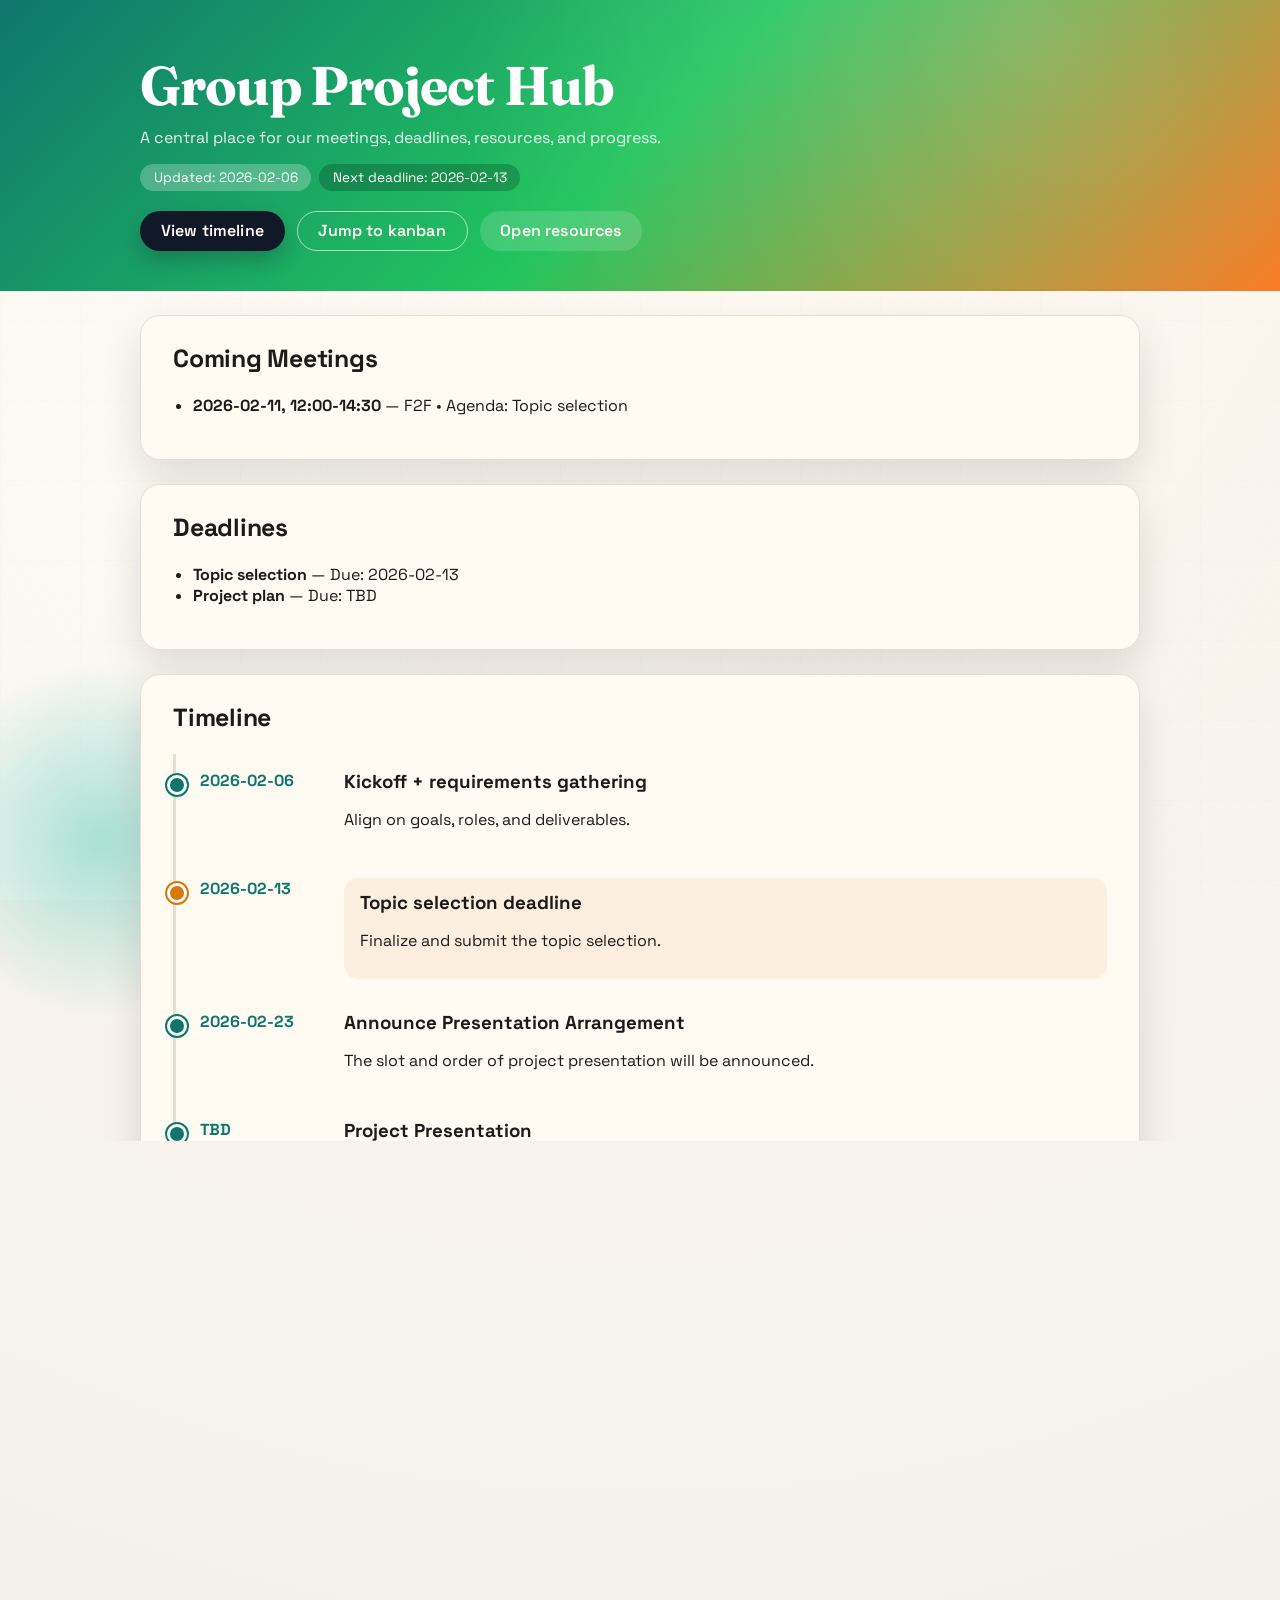
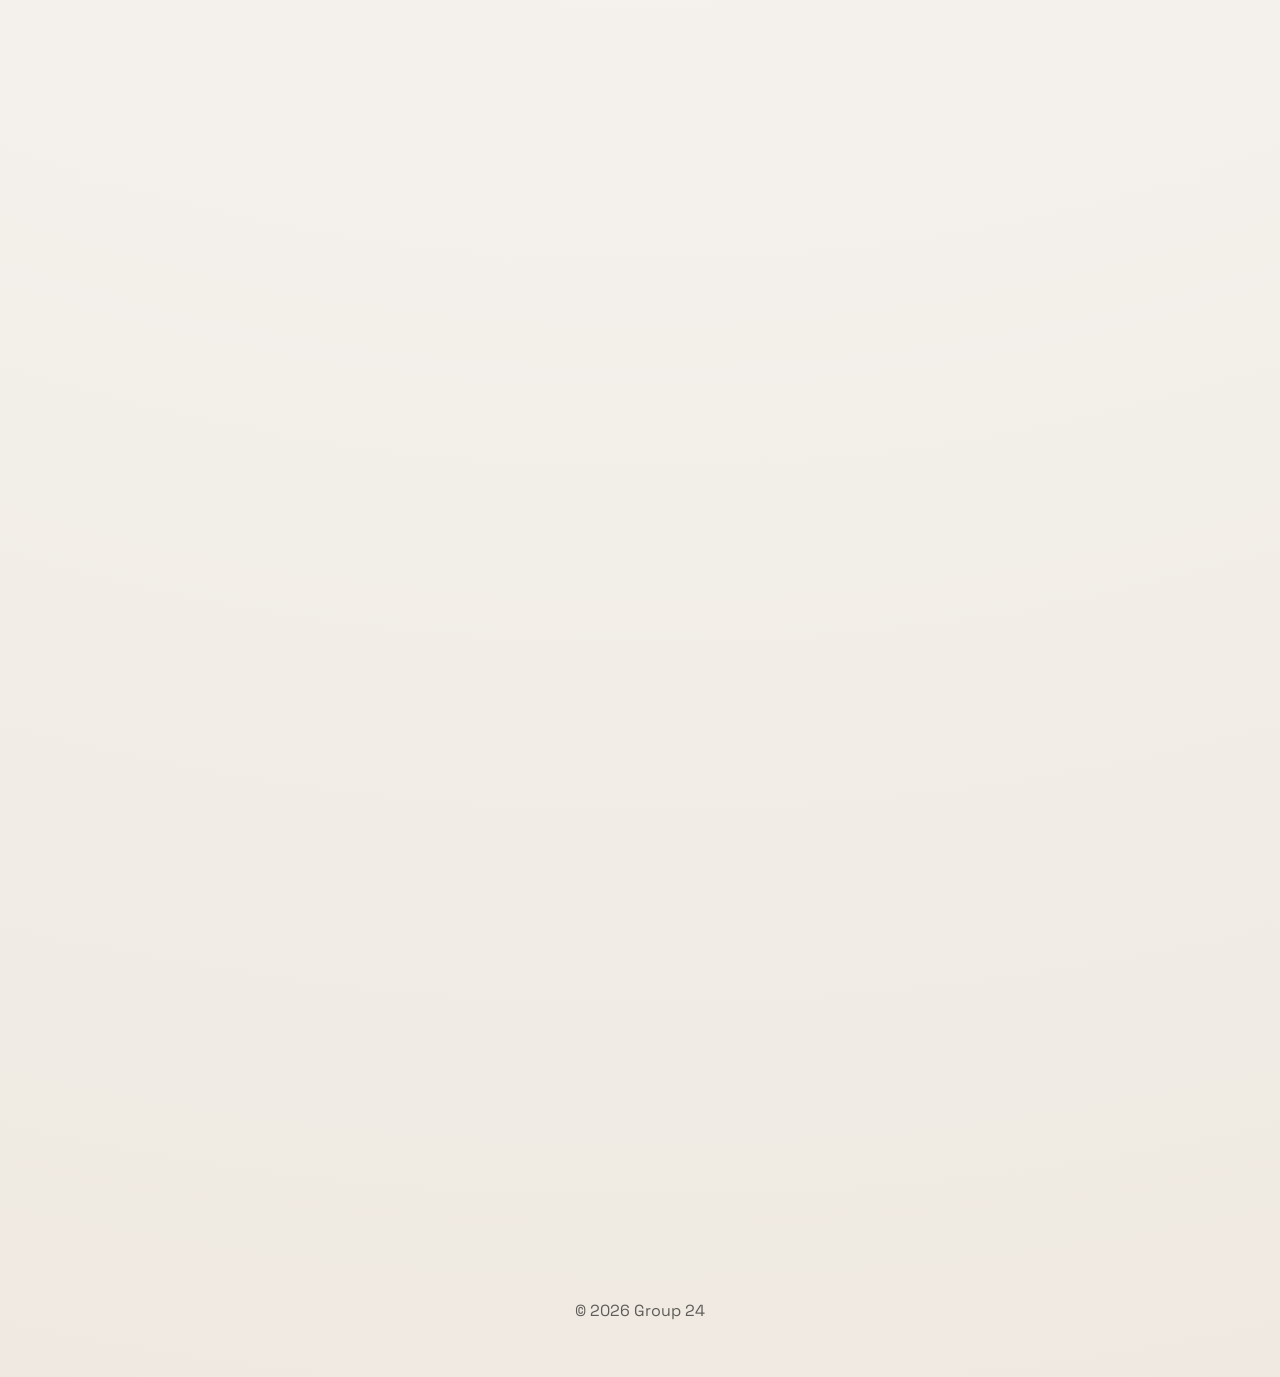
==== commit 748c5e69: "improve website" ====
--- a/docs/index.html
+++ b/docs/index.html
@@ -7,6 +7,9 @@
   <link rel="stylesheet" href="styles.css" />
 </head>
 <body>
+  <div class="bg-orb orb-one" aria-hidden="true"></div>
+  <div class="bg-orb orb-two" aria-hidden="true"></div>
+  <div class="bg-grid" aria-hidden="true"></div>
   <header class="site-header">
     <div class="container">
       <h1>Group Project Hub</h1>
@@ -15,18 +18,23 @@
         <span class="badge">Updated: 2026-02-06</span>
         <span class="badge badge-accent">Next deadline: 2026-02-13</span>
       </div>
+      <div class="hero-actions">
+        <a class="btn" href="#timeline">View timeline</a>
+        <a class="btn btn-outline" href="#kanban">Jump to kanban</a>
+        <a class="btn btn-ghost" href="#resources-docs">Open resources</a>
+      </div>
     </div>
   </header>
 
   <main class="container">
-    <section id="coming-meetings" class="card">
+    <section id="coming-meetings" class="card reveal">
       <h2>Coming Meetings</h2>
       <ul>
         <li><strong>2026-02-11, 12:00-14:30</strong> — F2F • Agenda: Topic selection</li>
       </ul>
     </section>
 
-    <section id="deadlines" class="card">
+    <section id="deadlines" class="card reveal">
       <h2>Deadlines</h2>
       <ul>
         <li><strong>Topic selection</strong> — Due: 2026-02-13</li>
@@ -34,7 +42,7 @@
       </ul>
     </section>
 
-    <section id="timeline" class="card">
+    <section id="timeline" class="card reveal">
       <h2>Timeline</h2>
       <ol class="timeline">
         <li>
@@ -75,7 +83,7 @@
       </ol>
     </section>
 
-    <section id="kanban" class="card">
+    <section id="kanban" class="card reveal">
       <h2>Kanban Board</h2>
       <div class="kanban">
         <div class="kanban-column">
@@ -95,15 +103,25 @@
       </div>
     </section>
 
-    <section id="resources-docs" class="card">
+    <section id="resources-docs" class="card reveal">
       <h2>Resources & Docs</h2>
-      <ul>
-        <li><a href="#" target="_blank">Resource Link 1</a> — short description</li>
-        <li><a href="#" target="_blank">Resource Link 2</a> — short description</li>
-      </ul>
+      <div class="details-list">
+        <details>
+          <summary>Project brief</summary>
+          <p>Add the shared brief link and a one-line scope summary.</p>
+        </details>
+        <details>
+          <summary>Research notes</summary>
+          <p>Drop in the folder for sources, citations, and screenshots.</p>
+        </details>
+        <details>
+          <summary>Design assets</summary>
+          <p>Include slide templates, diagrams, and brand references.</p>
+        </details>
+      </div>
     </section>
 
-    <section id="process-tracking" class="card">
+    <section id="process-tracking" class="card reveal">
       <h2>Process Tracking</h2>
       <ul>
         <li>✅ Research complete</li>
@@ -119,7 +137,25 @@
       </div>
     </section>
 
-    <section id="parts-assigned-to" class="card">
+    <section id="pulse" class="card reveal">
+      <h2>Team Pulse</h2>
+      <div class="pulse-grid">
+        <div class="pulse-card">
+          <span class="pulse-label">Focus this week</span>
+          <strong>Topic selection</strong>
+        </div>
+        <div class="pulse-card">
+          <span class="pulse-label">Open decisions</span>
+          <strong>3</strong>
+        </div>
+        <div class="pulse-card">
+          <span class="pulse-label">Momentum</span>
+          <strong>On track</strong>
+        </div>
+      </div>
+    </section>
+
+    <section id="parts-assigned-to" class="card reveal">
       <h2>Parts Assigned To</h2>
       <ul>
         <li><strong>Member Name</strong> → Task A, Task B</li>
@@ -127,7 +163,7 @@
       </ul>
     </section>
 
-    <section id="checklist" class="card">
+    <section id="checklist" class="card reveal">
       <h2>Checklist</h2>
       <ul class="checklist">
         <li><input type="checkbox" /> Set up repo structure</li>
--- a/docs/styles.css
+++ b/docs/styles.css
@@ -1,22 +1,68 @@
+@import url("https://fonts.googleapis.com/css2?family=Space+Grotesk:wght@400;500;600;700&family=Fraunces:wght@600;700&display=swap");
+
 :root {
-  --bg: #f7f7fb;
-  --card: #ffffff;
-  --text: #1f2937;
-  --accent: #2563eb;
-  --muted: #6b7280;
-  --success: #16a34a;
-  --warning: #f59e0b;
+  --bg: #f4f1ec;
+  --card: #fffaf2;
+  --text: #1c1b1a;
+  --accent: #0f766e;
+  --muted: #5f5c57;
+  --success: #15803d;
+  --warning: #d97706;
   --info: #0ea5e9;
-  --border: #e5e7eb;
+  --border: #e7ded2;
+  --shadow: 0 18px 40px rgba(20, 20, 20, 0.12);
 }
 
 * { box-sizing: border-box; }
 
 body {
   margin: 0;
-  font-family: system-ui, -apple-system, Segoe UI, Roboto, Helvetica, Arial, sans-serif;
-  background: var(--bg);
+  font-family: "Space Grotesk", "Segoe UI", sans-serif;
+  background: radial-gradient(circle at top, #fff7ed 0%, #f4f1ec 55%, #efe9e1 100%);
   color: var(--text);
+  min-height: 100vh;
+  position: relative;
+}
+
+body::before {
+  content: "";
+  position: fixed;
+  inset: 0;
+  background: linear-gradient(120deg, rgba(255, 255, 255, 0.45), rgba(255, 255, 255, 0));
+  pointer-events: none;
+  z-index: -3;
+}
+
+.bg-orb {
+  position: fixed;
+  width: 360px;
+  height: 360px;
+  border-radius: 50%;
+  filter: blur(0px);
+  opacity: 0.35;
+  z-index: -2;
+}
+
+.orb-one {
+  background: radial-gradient(circle, #f97316 0%, rgba(249, 115, 22, 0) 70%);
+  top: -120px;
+  right: -90px;
+}
+
+.orb-two {
+  background: radial-gradient(circle, #14b8a6 0%, rgba(20, 184, 166, 0) 70%);
+  bottom: -120px;
+  left: -80px;
+}
+
+.bg-grid {
+  position: fixed;
+  inset: 0;
+  background-image: linear-gradient(rgba(28, 27, 26, 0.06) 1px, transparent 1px),
+    linear-gradient(90deg, rgba(28, 27, 26, 0.06) 1px, transparent 1px);
+  background-size: 80px 80px;
+  opacity: 0.15;
+  z-index: -3;
 }
 
 .container {
@@ -25,12 +71,27 @@
 }
 
 .site-header {
-  background: linear-gradient(120deg, #1d4ed8, #2563eb, #38bdf8);
+  background: linear-gradient(135deg, #0f766e 0%, #22c55e 50%, #f97316 100%);
   color: white;
-  padding: 2.75rem 0 2.25rem;
-}
-
-.site-header h1 { margin: 0 0 0.5rem; }
+  padding: 3.25rem 0 2.5rem;
+  position: relative;
+  overflow: hidden;
+}
+
+.site-header::after {
+  content: "";
+  position: absolute;
+  inset: 0;
+  background: radial-gradient(circle at 80% 10%, rgba(255, 255, 255, 0.45), transparent 55%);
+  opacity: 0.4;
+}
+
+.site-header h1 {
+  margin: 0 0 0.5rem;
+  font-family: "Fraunces", serif;
+  font-size: clamp(2.4rem, 2rem + 2vw, 3.4rem);
+  letter-spacing: -0.02em;
+}
 .subtitle { margin: 0 0 1rem; opacity: 0.9; }
 
 .header-badges {
@@ -39,12 +100,62 @@
   gap: 0.5rem;
 }
 
+.hero-actions {
+  display: flex;
+  flex-wrap: wrap;
+  gap: 0.75rem;
+  margin-top: 1.25rem;
+  position: relative;
+  z-index: 1;
+}
+
+.btn {
+  display: inline-flex;
+  align-items: center;
+  justify-content: center;
+  gap: 0.5rem;
+  padding: 0.55rem 1.3rem;
+  border-radius: 999px;
+  background: #111827;
+  color: #fffaf2;
+  text-decoration: none;
+  font-weight: 600;
+  letter-spacing: 0.01em;
+  transition: transform 0.2s ease, box-shadow 0.2s ease;
+  box-shadow: 0 10px 20px rgba(15, 23, 42, 0.25);
+}
+
+.btn:hover {
+  transform: translateY(-2px);
+  box-shadow: 0 16px 28px rgba(15, 23, 42, 0.28);
+}
+
+.btn:focus-visible {
+  outline: 3px solid rgba(255, 255, 255, 0.85);
+  outline-offset: 3px;
+}
+
+.btn-outline {
+  background: transparent;
+  color: #fffaf2;
+  border: 1px solid rgba(255, 255, 255, 0.6);
+  box-shadow: none;
+}
+
+.btn-ghost {
+  background: rgba(255, 255, 255, 0.15);
+  color: #fffaf2;
+  box-shadow: none;
+}
+
+
 .badge {
-  background: rgba(255, 255, 255, 0.2);
+  background: rgba(255, 255, 255, 0.25);
   color: white;
-  padding: 0.25rem 0.75rem;
+  padding: 0.3rem 0.85rem;
   border-radius: 999px;
   font-size: 0.85rem;
+  backdrop-filter: blur(6px);
 }
 
 .badge-accent {
@@ -53,14 +164,30 @@
 
 .card {
   background: var(--card);
-  border-radius: 14px;
-  padding: 1.5rem 1.75rem;
-  margin: 1.35rem 0;
-  box-shadow: 0 8px 24px rgba(0,0,0,0.08);
+  border-radius: 20px;
+  padding: 1.7rem 2rem;
+  margin: 1.5rem 0;
+  box-shadow: var(--shadow);
   border: 1px solid var(--border);
+  position: relative;
+  transition: transform 0.25s ease, box-shadow 0.25s ease;
+}
+
+.card:hover {
+  transform: translateY(-4px);
+  box-shadow: 0 22px 50px rgba(20, 20, 20, 0.16);
+}
+
+.reveal {
+  animation: rise-in 0.6s ease both;
 }
 
 h2 { margin-top: 0; }
+
+h2 {
+  font-size: 1.55rem;
+  letter-spacing: -0.01em;
+}
 
 ul { padding-left: 1.25rem; }
 
@@ -114,6 +241,12 @@
   box-shadow: 0 0 0 2px var(--warning);
 }
 
+.timeline .highlight .timeline-content {
+  background: rgba(217, 119, 6, 0.08);
+  border-radius: 14px;
+  padding: 0.8rem 1rem;
+}
+
 .timeline-date {
   font-weight: 700;
   color: var(--accent);
@@ -195,6 +328,12 @@
   padding: 0.75rem 0.9rem;
   margin: 0.6rem 0;
   box-shadow: 0 4px 12px rgba(0,0,0,0.06);
+  transition: transform 0.2s ease, box-shadow 0.2s ease;
+}
+
+.kanban-card:hover {
+  transform: translateY(-3px);
+  box-shadow: 0 8px 20px rgba(0,0,0,0.1);
 }
 
 .progress-row {
@@ -215,6 +354,7 @@
 .progress-fill {
   background: linear-gradient(90deg, var(--accent), var(--info));
   height: 100%;
+  animation: fill-slide 1.2s ease;
 }
 
 .progress-label {
@@ -229,7 +369,105 @@
   padding: 2rem 0 2.5rem;
 }
 
+.details-list {
+  display: grid;
+  gap: 0.75rem;
+}
+
+.details-list details {
+  border-radius: 12px;
+  padding: 0.75rem 1rem;
+  background: #fffdf7;
+  border: 1px solid rgba(231, 222, 210, 0.8);
+  transition: border-color 0.2s ease, box-shadow 0.2s ease;
+}
+
+.details-list details[open] {
+  border-color: rgba(15, 118, 110, 0.6);
+  box-shadow: 0 12px 26px rgba(15, 23, 42, 0.08);
+}
+
+.details-list summary {
+  cursor: pointer;
+  font-weight: 600;
+  list-style: none;
+}
+
+.details-list summary::-webkit-details-marker {
+  display: none;
+}
+
+.details-list summary::after {
+  content: "+";
+  float: right;
+  font-weight: 700;
+  color: var(--accent);
+}
+
+.details-list details[open] summary::after {
+  content: "-";
+}
+
+.pulse-grid {
+  display: grid;
+  grid-template-columns: repeat(auto-fit, minmax(200px, 1fr));
+  gap: 1rem;
+}
+
+.pulse-card {
+  background: #111827;
+  color: #fffaf2;
+  border-radius: 16px;
+  padding: 1.25rem;
+  display: grid;
+  gap: 0.4rem;
+  box-shadow: 0 16px 30px rgba(17, 24, 39, 0.2);
+}
+
+.pulse-label {
+  font-size: 0.85rem;
+  text-transform: uppercase;
+  letter-spacing: 0.08em;
+  color: rgba(255, 250, 242, 0.7);
+}
+
+.checklist input[type="checkbox"] {
+  accent-color: var(--accent);
+  width: 18px;
+  height: 18px;
+}
+
+@keyframes rise-in {
+  from {
+    opacity: 0;
+    transform: translateY(12px);
+  }
+  to {
+    opacity: 1;
+    transform: translateY(0);
+  }
+}
+
+@keyframes fill-slide {
+  from {
+    width: 0;
+  }
+  to {
+    width: 100%;
+  }
+}
+
 @media (max-width: 720px) {
+  .hero-actions {
+    flex-direction: column;
+    align-items: flex-start;
+  }
+
+  .btn {
+    width: 100%;
+    justify-content: center;
+  }
+
   .timeline li {
     grid-template-columns: 1fr;
     padding-left: 1.25rem;
